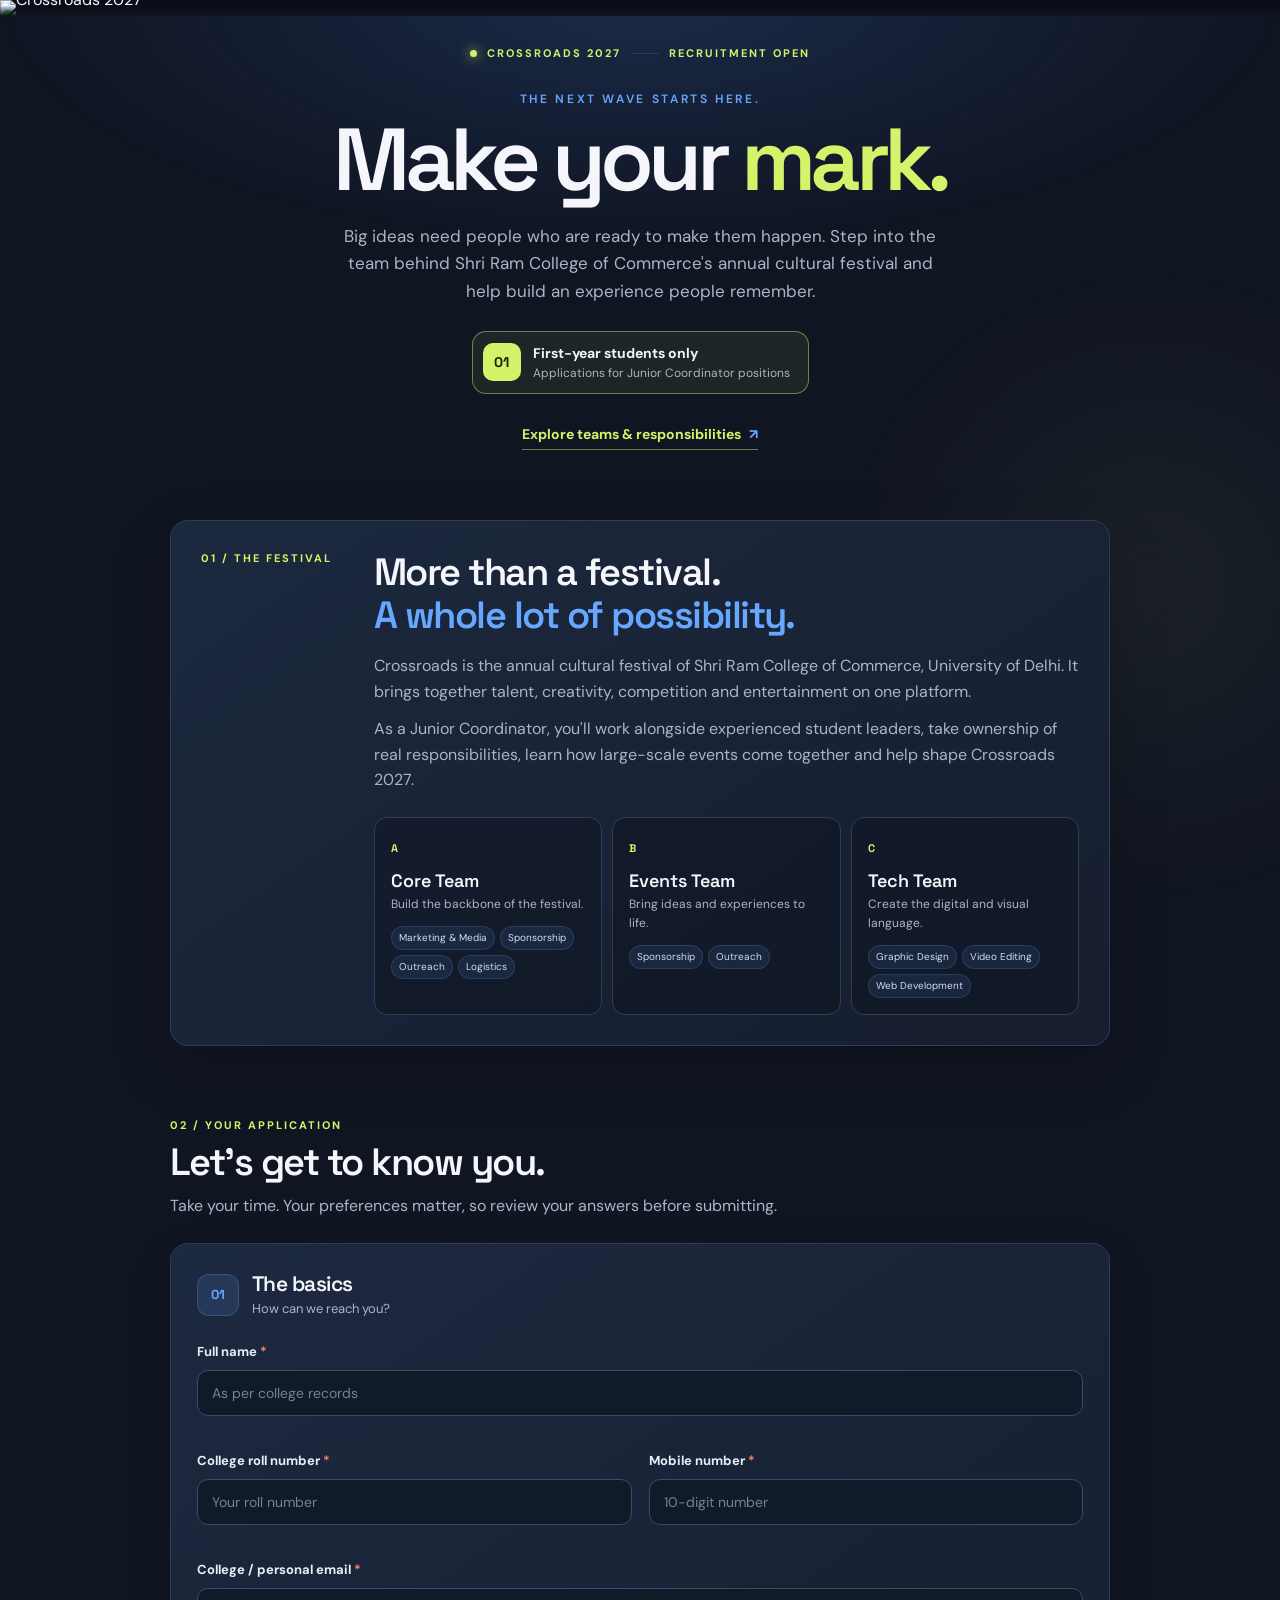
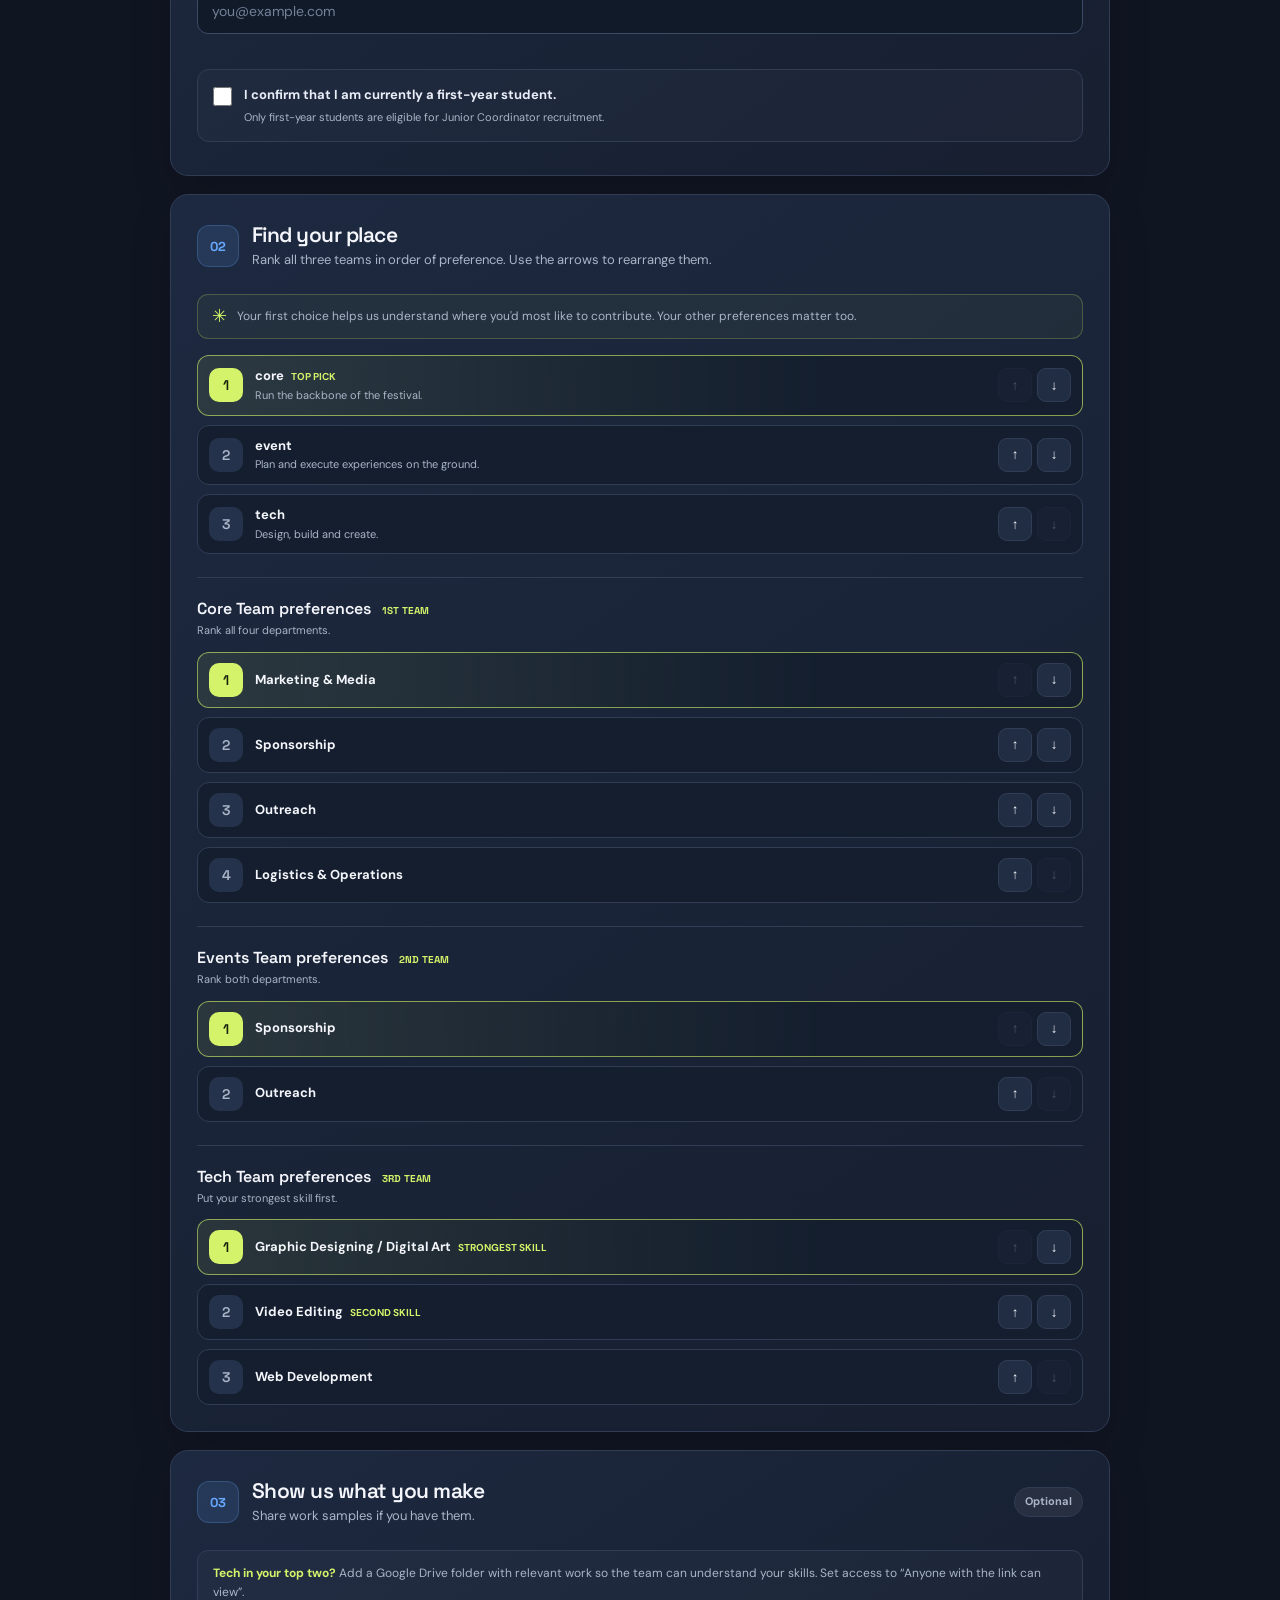
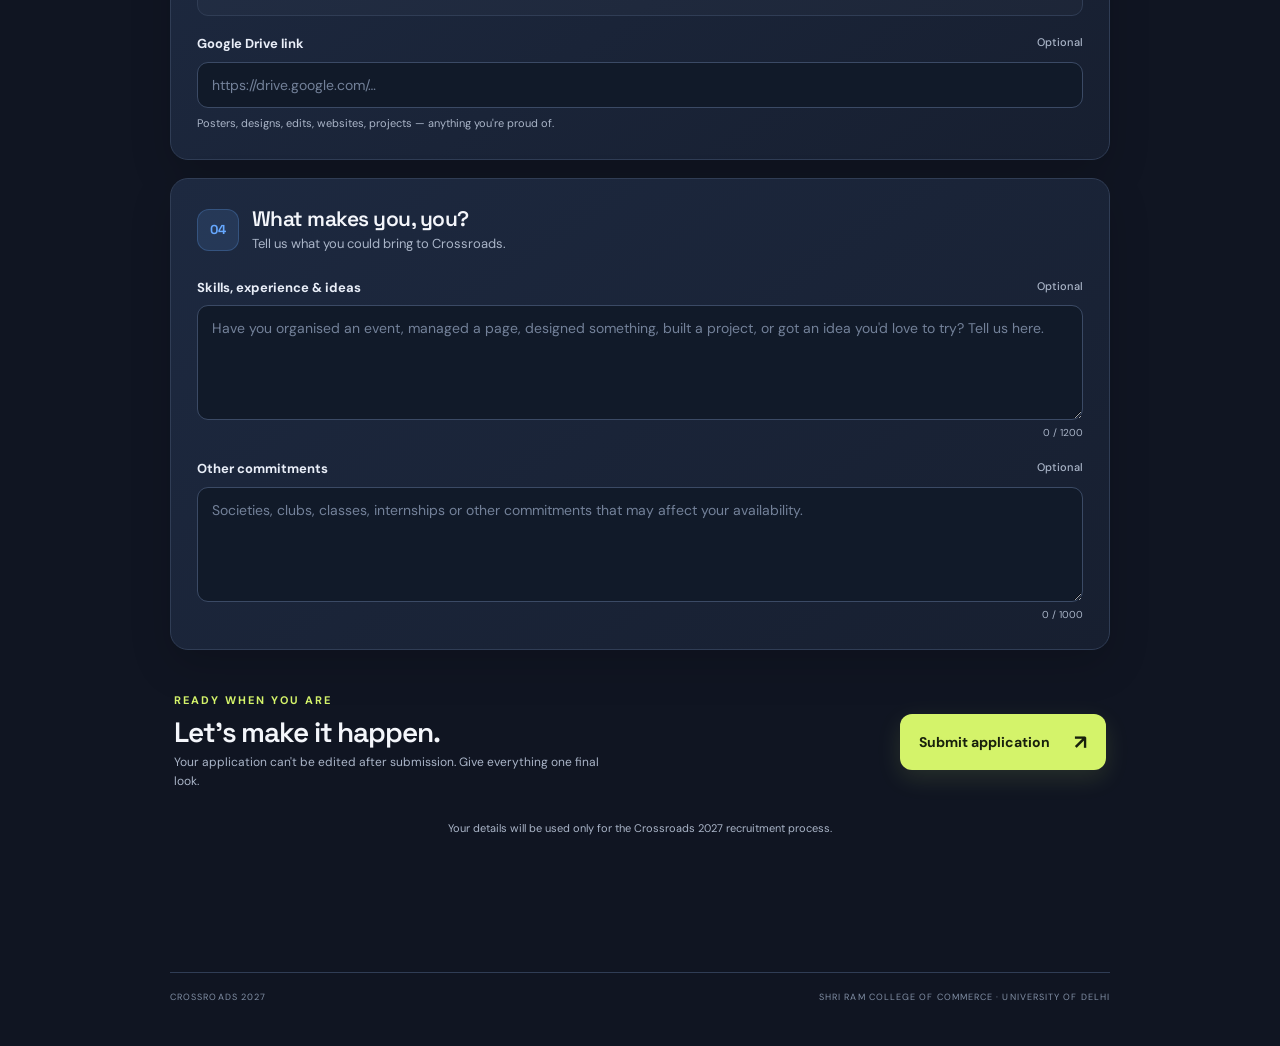
==== index.html @ 4d96c4dc "Add files via upload" ====
<!DOCTYPE html>
<html lang="en">
<head>
  <meta charset="UTF-8">
  <meta name="viewport" content="width=device-width, initial-scale=1">
  <meta name="theme-color" content="#101522">
  <meta name="description" content="Apply to become a Junior Coordinator at Crossroads 2027, the annual cultural festival of Shri Ram College of Commerce.">
  <title>Crossroads 2027 — Junior Coordinator Recruitment</title>
  <link rel="preconnect" href="https://fonts.googleapis.com">
  <link rel="preconnect" href="https://fonts.gstatic.com" crossorigin>
  <link href="https://fonts.googleapis.com/css2?family=DM+Sans:wght@400;500;600;700&family=Space+Grotesk:wght@400;500;600;700&display=swap" rel="stylesheet">
  <link rel="stylesheet" href="style.css">
</head>
<body>
  <!-- Keep your existing banner.jpg in this folder. -->
  <header class="hero-banner">
    <img src="banner.jpg" alt="Crossroads 2027">
    <div class="banner-shade"></div>
  </header>

  <main class="shell">
    <section class="intro">
      <div class="eyebrow"><span class="eyebrow-dot"></span> CROSSROADS 2027 <span class="eyebrow-line"></span> RECRUITMENT OPEN</div>
      <p class="edition">THE NEXT WAVE STARTS HERE.</p>
      <h1>Make your <span>mark.</span></h1>
      <p class="intro-copy">Big ideas need people who are ready to make them happen. Step into the team behind Shri Ram College of Commerce's annual cultural festival and help build an experience people remember.</p>
      <div class="eligibility"><span class="eligibility-icon">01</span><span><b>First-year students only</b><small>Applications for Junior Coordinator positions</small></span></div>
      <a class="text-link" href="roles.html">Explore teams &amp; responsibilities <span aria-hidden="true">↗</span></a>
    </section>

    <section class="about-panel">
      <div class="section-index">01 / THE FESTIVAL</div>
      <div>
        <h2>More than a festival.<br><span>A whole lot of possibility.</span></h2>
        <p>Crossroads is the annual cultural festival of Shri Ram College of Commerce, University of Delhi. It brings together talent, creativity, competition and entertainment on one platform.</p>
        <p>As a Junior Coordinator, you'll work alongside experienced student leaders, take ownership of real responsibilities, learn how large-scale events come together and help shape Crossroads 2027.</p>
        <div class="division-grid">
          <article class="division-card"><span class="division-no">A</span><h3>Core Team</h3><p>Build the backbone of the festival.</p><div class="mini-tags"><span>Marketing &amp; Media</span><span>Sponsorship</span><span>Outreach</span><span>Logistics</span></div></article>
          <article class="division-card"><span class="division-no">B</span><h3>Events Team</h3><p>Bring ideas and experiences to life.</p><div class="mini-tags"><span>Sponsorship</span><span>Outreach</span></div></article>
          <article class="division-card"><span class="division-no">C</span><h3>Tech Team</h3><p>Create the digital and visual language.</p><div class="mini-tags"><span>Graphic Design</span><span>Video Editing</span><span>Web Development</span></div></article>
        </div>
      </div>
    </section>

    <div class="form-heading">
      <div class="section-index">02 / YOUR APPLICATION</div>
      <h2>Let's get to know you.</h2>
      <p>Take your time. Your preferences matter, so review your answers before submitting.</p>
    </div>

    <form id="applicationForm" novalidate>
      <section class="form-card">
        <div class="card-heading"><span class="step">01</span><div><h3>The basics</h3><p>How can we reach you?</p></div></div>
        <div class="field-grid">
          <div class="field full" data-field="name"><label for="name">Full name <em>*</em></label><input id="name" name="fullName" type="text" autocomplete="name" placeholder="As per college records" required><small class="error">Please enter your first and last name.</small></div>
          <div class="field" data-field="roll"><label for="roll">College roll number <em>*</em></label><input id="roll" name="rollNumber" type="text" placeholder="Your roll number" required><small class="error">Please enter your roll number.</small></div>
          <div class="field" data-field="phone"><label for="phone">Mobile number <em>*</em></label><input id="phone" name="contact" type="tel" inputmode="numeric" autocomplete="tel" placeholder="10-digit number" required><small class="error">Enter a valid 10-digit Indian mobile number.</small></div>
          <div class="field full" data-field="email"><label for="email">College / personal email <em>*</em></label><input id="email" name="email" type="email" autocomplete="email" placeholder="you@example.com" required><small class="error">Enter a valid email address.</small></div>
          <div class="field full" data-field="year" id="yearField">
            <label class="confirm"><input id="year" type="checkbox" required><span><b>I confirm that I am currently a first-year student.</b><small>Only first-year students are eligible for Junior Coordinator recruitment.</small></span></label>
            <small class="error">Please confirm your first-year eligibility to continue.</small>
          </div>
        </div>
      </section>

      <section class="form-card">
        <div class="card-heading"><span class="step">02</span><div><h3>Find your place</h3><p>Rank all three teams in order of preference. Use the arrows to rearrange them.</p></div></div>
        <div class="rank-intro"><span class="rank-star">✳</span><span>Your first choice helps us understand where you'd most like to contribute. Your other preferences matter too.</span></div>
        <ol class="rank-list" id="rank-domain" aria-label="Rank teams"></ol>
        <div id="sub-rankings"></div>
      </section>

      <section class="form-card" id="workSection">
        <div class="card-heading"><span class="step">03</span><div><h3>Show us what you make</h3><p>Share work samples if you have them.</p></div><span class="status-pill" id="workBadge">Optional</span></div>
        <div class="notice" id="workNotice"><b>Tech in your top two?</b> Add a Google Drive folder with relevant work so the team can understand your skills. Set access to “Anyone with the link can view”.</div>
        <div class="field" data-field="drive" id="driveField"><label for="drive">Google Drive link <span class="optional-label" id="driveOptional">Optional</span></label><input id="drive" name="driveLink" type="url" placeholder="https://drive.google.com/…"><small class="field-help">Posters, designs, edits, websites, projects — anything you're proud of.</small><small class="error" id="driveError">A valid Google Drive link is required when Tech is in your top two.</small></div>
      </section>

      <section class="form-card">
        <div class="card-heading"><span class="step">04</span><div><h3>What makes you, you?</h3><p>Tell us what you could bring to Crossroads.</p></div></div>
        <div class="field" data-field="contribution"><label for="contribution">Skills, experience &amp; ideas <span class="optional-label">Optional</span></label><textarea id="contribution" name="contribution" maxlength="1200" placeholder="Have you organised an event, managed a page, designed something, built a project, or got an idea you'd love to try? Tell us here."></textarea><div class="counter"><span id="contributionCount">0</span> / 1200</div></div>
        <div class="field"><label for="commitments">Other commitments <span class="optional-label">Optional</span></label><textarea id="commitments" name="commitments" maxlength="1000" placeholder="Societies, clubs, classes, internships or other commitments that may affect your availability."></textarea><div class="counter"><span id="commitmentsCount">0</span> / 1000</div></div>
      </section>

      <div class="submit-area">
        <div><p class="submit-kicker">READY WHEN YOU ARE</p><h2>Let's make it happen.</h2><p>Your application can't be edited after submission. Give everything one final look.</p></div>
        <button class="submit-button" id="submitButton" type="submit"><span>Submit application</span><b aria-hidden="true">↗</b></button>
      </div>
      <p class="privacy-note">Your details will be used only for the Crossroads 2027 recruitment process.</p>
      <p class="form-message" id="formMessage" role="alert" aria-live="polite"></p>
    </form>

    <section class="success-panel" id="successPanel" aria-live="polite" hidden>
      <div class="success-mark">✓</div><p class="section-index">APPLICATION RECEIVED</p><h2>You're in the mix<span>.</span></h2><p>Thanks, <b id="successName"></b>. Your Junior Coordinator application has been recorded.</p><div class="success-details" id="successDetails"></div><a class="text-link" href="index.html">Back to Crossroads 2027 ↗</a>
    </section>

    <footer><span>CROSSROADS 2027</span><span>SHRI RAM COLLEGE OF COMMERCE · UNIVERSITY OF DELHI</span></footer>
  </main>
  <script src="script.js"></script>
</body>
</html>
---- style.css ----
/* CROSSROADS 2027 — JUNIOR COORDINATOR RECRUITMENT */
:root{
  --bg:#101522;--surface:#171f30;--surface-2:#1d2940;--line:#303d55;
  --text:#f4f6fb;--muted:#aab5c8;--blue:#66a8ff;--lime:#d4f36a;
  --coral:#ff806d;--green:#78dfb0;--danger:#ff8f91;--radius:18px;
  --head:"Space Grotesk",sans-serif;--body:"DM Sans",sans-serif;
}
*{box-sizing:border-box}
html{scroll-behavior:smooth}
body{margin:0;background:var(--bg);color:var(--text);font:16px/1.6 var(--body);-webkit-font-smoothing:antialiased}
body:before{content:"";position:fixed;inset:0;pointer-events:none;z-index:-1;background:radial-gradient(ellipse 70% 38% at 50% 0,rgba(67,130,225,.20),transparent 72%),radial-gradient(circle at 90% 65%,rgba(212,243,106,.055),transparent 25%)}
a{color:inherit}
.hero-banner{position:relative;background:#090d16;line-height:0;overflow:hidden}
.hero-banner img{display:block;width:100%;height:auto;max-height:430px;object-fit:cover;object-position:center}
.banner-shade{position:absolute;inset:35% 0 0;background:linear-gradient(transparent,var(--bg))}
.shell{width:min(100% - 36px,940px);margin:0 auto;padding-bottom:42px}
.intro{max-width:760px;margin:30px auto 70px;text-align:center}
.eyebrow,.section-index,.submit-kicker{font:700 11px/1.4 var(--body);letter-spacing:.18em;color:var(--lime)}
.eyebrow{display:flex;align-items:center;justify-content:center;gap:10px}
.eyebrow-dot{width:7px;height:7px;border-radius:50%;background:var(--lime);box-shadow:0 0 12px var(--lime)}
.eyebrow-line{width:28px;height:1px;background:var(--line)}
.edition{margin:30px 0 0;color:var(--blue);font:600 12px var(--body);letter-spacing:.22em}
.intro h1{font:600 clamp(48px,9vw,88px)/1.02 var(--head);letter-spacing:-.065em;margin:8px 0 18px}
.intro h1 span{color:var(--lime)}
.intro-copy{max-width:610px;margin:0 auto;color:var(--muted);font-size:17px}
.eligibility{display:inline-flex;align-items:center;gap:12px;text-align:left;margin:26px auto 14px;padding:10px 18px 10px 10px;border:1px solid rgba(212,243,106,.45);border-radius:14px;background:rgba(212,243,106,.07)}
.eligibility-icon{display:grid;place-items:center;width:38px;height:38px;border-radius:10px;background:var(--lime);color:#18200c;font:700 14px var(--head)}
.eligibility b,.eligibility small{display:block}.eligibility b{font-size:14px}.eligibility small{font-size:12px;color:var(--muted)}
.text-link{display:table;margin:15px auto 0;color:var(--lime);font-size:14px;font-weight:700;text-decoration:none;border-bottom:1px solid rgba(212,243,106,.45);padding-bottom:3px}
.text-link span{color:var(--blue);margin-left:5px}
.about-panel{display:grid;grid-template-columns:145px 1fr;gap:28px;padding:30px;border:1px solid var(--line);border-radius:var(--radius);background:linear-gradient(145deg,rgba(29,41,64,.95),rgba(23,31,48,.96));box-shadow:0 22px 60px rgba(0,0,0,.18)}
.about-panel h2,.form-heading h2,.submit-area h2,.success-panel h2{font:600 clamp(27px,4vw,38px)/1.15 var(--head);letter-spacing:-.04em;margin:0 0 15px}
.about-panel h2 span{color:var(--blue)}
.about-panel p{color:var(--muted);margin:0 0 12px;max-width:65ch}
.division-grid{display:grid;grid-template-columns:repeat(3,1fr);gap:10px;margin-top:24px}
.division-card{position:relative;padding:16px;border:1px solid var(--line);border-radius:13px;background:rgba(10,15,25,.38);min-width:0}
.division-no{font:700 11px var(--head);color:var(--lime);letter-spacing:.12em}
.division-card h3{font:600 18px var(--head);margin:9px 0 3px}
.division-card p{font-size:12px;margin:0 0 12px}
.mini-tags{display:flex;flex-wrap:wrap;gap:5px}
.mini-tags span{font-size:10px;color:#d3dced;padding:3px 7px;border-radius:99px;background:rgba(102,168,255,.10);border:1px solid rgba(102,168,255,.18)}
.form-heading{margin:72px 0 24px}
.form-heading h2{margin:8px 0}
.form-heading>p{margin:0;color:var(--muted)}
form{display:grid;gap:18px}
.form-card{padding:26px;border:1px solid var(--line);border-radius:var(--radius);background:linear-gradient(145deg,var(--surface-2),var(--surface));box-shadow:0 16px 42px rgba(0,0,0,.15)}
.card-heading{display:flex;align-items:center;gap:13px;margin-bottom:23px}
.step{display:grid;place-items:center;flex:none;width:42px;height:42px;border-radius:12px;background:rgba(102,168,255,.13);color:var(--blue);font:700 13px var(--head);border:1px solid rgba(102,168,255,.24)}
.card-heading h3{font:600 21px var(--head);margin:0;letter-spacing:-.025em}
.card-heading p{font-size:13px;color:var(--muted);margin:2px 0 0}
.status-pill{margin-left:auto;padding:5px 10px;border-radius:99px;font-size:11px;font-weight:700;color:var(--muted);background:rgba(255,255,255,.06);border:1px solid var(--line)}
.status-pill.required{color:var(--lime);border-color:rgba(212,243,106,.45);background:rgba(212,243,106,.08)}
.field-grid{display:grid;grid-template-columns:1fr 1fr;gap:17px}
.field{min-width:0;margin-bottom:18px}
.field:last-child{margin-bottom:0}
.field.full{grid-column:1/-1}
.field label{display:block;margin:0 0 7px;font-size:13px;font-weight:700;color:#e9eef8}
.field label em{font-style:normal;color:var(--coral)}
input[type=text],input[type=email],input[type=tel],input[type=url],textarea{display:block;width:100%;padding:13px 14px;border:1px solid #3b4a65;border-radius:11px;background:#111a29;color:var(--text);font:14px var(--body);transition:border-color .18s,box-shadow .18s}
input::placeholder,textarea::placeholder{color:#738199}
textarea{min-height:115px;resize:vertical}
input:focus,textarea:focus{outline:none;border-color:var(--blue);box-shadow:0 0 0 3px rgba(102,168,255,.15)}
.optional-label{float:right;color:var(--muted);font-size:11px;font-weight:500}
.field-help{display:block;color:var(--muted);font-size:11px;margin-top:7px}
.error{display:none;color:var(--danger);font-size:11px;margin-top:6px}
.field.invalid input,.field.invalid textarea{border-color:var(--danger)}
.field.invalid .error{display:block}
.confirm{display:flex!important;align-items:flex-start;gap:12px;padding:15px;border:1px solid var(--line);border-radius:12px;background:rgba(255,255,255,.025);cursor:pointer}
.confirm input{width:19px;height:19px;flex:none;margin:2px 0 0;accent-color:var(--lime)}
.confirm b,.confirm small{display:block}.confirm b{font-size:13px}.confirm small{font-size:11px;color:var(--muted);font-weight:400;margin-top:3px}
.field.invalid .confirm{border-color:var(--danger)}
.rank-intro{display:flex;gap:10px;padding:12px 14px;margin-bottom:16px;border:1px solid rgba(212,243,106,.22);border-radius:11px;background:rgba(212,243,106,.045);color:var(--muted);font-size:12px}
.rank-star{color:var(--lime);font-size:18px;line-height:1}
.rank-list{list-style:none;padding:0;margin:0;display:grid;gap:9px}
.rank-list li{display:flex;align-items:center;gap:12px;padding:10px 11px;border:1px solid var(--line);border-radius:12px;background:#141e2e;transition:border-color .2s,transform .2s}
.rank-list li:first-child{border-color:rgba(212,243,106,.6);background:linear-gradient(90deg,rgba(212,243,106,.09),#141e2e 72%)}
.rank-number{display:grid;place-items:center;flex:none;width:34px;height:34px;border-radius:10px;background:#24334b;color:var(--muted);font:600 14px var(--head)}
.rank-list li:first-child .rank-number{background:var(--lime);color:#18200c}
.rank-copy{flex:1;min-width:0}.rank-copy b{display:block;font-size:13px}.rank-copy small{display:block;color:var(--muted);font-size:11px}
.rank-tag{display:inline-block;margin-left:7px;color:var(--lime);font-size:10px;font-weight:700}
.move-controls{display:flex;gap:5px}
.move-controls button{width:34px;height:34px;border:1px solid var(--line);border-radius:9px;background:#202d43;color:var(--text);cursor:pointer}
.move-controls button:hover:not(:disabled){background:var(--blue);border-color:var(--blue);color:#0c1523}
.move-controls button:disabled{opacity:.25;cursor:not-allowed}
.sub-rank{margin-top:23px;padding-top:20px;border-top:1px solid var(--line)}
.sub-rank h4{font:600 16px var(--head);margin:0 0 3px}
.sub-rank p{font-size:11px;color:var(--muted);margin:0 0 12px}
.notice{padding:13px 15px;margin:0 0 18px;border:1px solid rgba(212,243,106,.3);border-radius:11px;background:rgba(212,243,106,.055);font-size:12px;color:#dce7c3}
.notice b{color:var(--lime)}
.notice.off{border-color:var(--line);background:rgba(255,255,255,.025);color:var(--muted)}
.counter{text-align:right;font-size:10px;color:var(--muted);margin-top:5px}
.submit-area{display:flex;align-items:center;justify-content:space-between;gap:24px;padding:25px 4px 0}
.submit-kicker{margin:0 0 7px}
.submit-area h2{font-size:28px;margin:0 0 5px}
.submit-area p:not(.submit-kicker){font-size:12px;color:var(--muted);margin:0;max-width:430px}
.submit-button{display:flex;align-items:center;gap:24px;padding:15px 19px;border:0;border-radius:12px;background:var(--lime);color:#18200c;font:700 14px var(--body);cursor:pointer;box-shadow:0 8px 25px rgba(212,243,106,.12);transition:transform .18s,box-shadow .18s}
.submit-button:hover{transform:translateY(-2px);box-shadow:0 12px 30px rgba(212,243,106,.2)}
.submit-button b{font-size:20px}.submit-button:disabled{opacity:.6;cursor:wait;transform:none}
.privacy-note,.form-message{font-size:11px;color:var(--muted);text-align:center}
.form-message{color:var(--danger);min-height:18px}
.success-panel{margin-top:25px;padding:34px;border:1px solid rgba(120,223,176,.4);border-radius:var(--radius);background:linear-gradient(145deg,#1c3440,#172638);text-align:center}
.success-mark{display:grid;place-items:center;width:54px;height:54px;margin:0 auto 16px;border-radius:50%;background:var(--green);color:#10251e;font-size:27px}
.success-panel h2{margin:9px 0}.success-panel h2 span{color:var(--lime)}
.success-panel>p:not(.section-index){color:var(--muted)}
.success-details{margin:22px auto;max-width:560px;padding:16px;border-radius:12px;background:rgba(0,0,0,.15);text-align:left;font-size:12px;color:#dce5f2}
.success-details p{margin:5px 0}
footer{display:flex;justify-content:space-between;gap:15px;margin-top:65px;padding-top:17px;border-top:1px solid var(--line);color:#8290a6;font-size:9px;letter-spacing:.12em}
[hidden]{display:none!important}
@media(max-width:700px){.about-panel{grid-template-columns:1fr;gap:12px}.division-grid{grid-template-columns:1fr}.division-card{padding:14px}.division-card p{margin-bottom:8px}.about-panel{padding:22px}.form-card{padding:20px}.submit-area{align-items:flex-start;flex-direction:column}.submit-button{width:100%;justify-content:space-between}}
@media(max-width:520px){.shell{width:min(100% - 26px,940px)}.intro{margin:25px auto 48px}.intro-copy{font-size:15px}.field-grid{grid-template-columns:1fr}.field.full{grid-column:auto}.card-heading{align-items:flex-start}.card-heading h3{font-size:19px}.status-pill{font-size:10px}.rank-list li{gap:8px;padding:9px}.move-controls button{width:31px;height:31px}.rank-copy b{font-size:12px}footer{flex-direction:column;gap:5px}}
@media(prefers-reduced-motion:reduce){*,*::before,*::after{scroll-behavior:auto!important;transition:none!important;animation:none!important}}

/* ROLES PAGE */
.roles-shell{padding-top:20px}
.back-link{margin:0 auto 28px 0}
.roles-intro{margin-top:10px;margin-bottom:62px}
.role-group{margin:18px 0 42px}
.role-group-head{display:flex;align-items:center;gap:15px;margin:13px 0 17px}
.team-letter{display:grid;place-items:center;width:45px;height:45px;border-radius:13px;background:var(--lime);color:#18200c;font:700 16px var(--head)}
.team-letter.blue{background:var(--blue);color:#101a2a}
.team-letter.coral{background:var(--coral);color:#27120f}
.role-group-head h2{font:600 25px var(--head);margin:0;letter-spacing:-.035em}
.role-group-head p{margin:2px 0 0;color:var(--muted);font-size:12px}
.role-grid{display:grid;grid-template-columns:repeat(2,1fr);gap:12px}
.role-grid.two{grid-template-columns:repeat(2,1fr)}
.role-card{padding:20px;border:1px solid var(--line);border-radius:15px;background:linear-gradient(145deg,var(--surface-2),var(--surface))}
.role-number{font:700 10px var(--body);letter-spacing:.14em;color:var(--lime)}
.role-card h3{font:600 19px/1.25 var(--head);margin:11px 0 8px}
.role-card p{margin:0;color:var(--muted);font-size:12px}
.role-skills{display:flex;flex-wrap:wrap;gap:6px;margin-top:16px}
.role-skills span{padding:4px 8px;border-radius:99px;background:rgba(102,168,255,.1);border:1px solid rgba(102,168,255,.18);color:#c9dfff;font-size:10px}
.expect-panel{margin-top:55px;padding:28px;border:1px solid rgba(212,243,106,.3);border-radius:var(--radius);background:linear-gradient(145deg,rgba(212,243,106,.07),rgba(23,31,48,.95))}
.expect-panel h2{font:600 clamp(28px,5vw,40px)/1.12 var(--head);letter-spacing:-.04em;margin:10px 0 20px}
.expect-panel h2 span{color:var(--lime)}
.expect-panel ul{list-style:none;padding:0;margin:0;display:grid;grid-template-columns:1fr 1fr;gap:13px 25px}
.expect-panel li{position:relative;padding-left:20px;color:#d5deeb;font-size:13px}
.expect-panel li:before{content:"";position:absolute;left:0;top:.55em;width:7px;height:7px;border-radius:50%;background:var(--lime)}
.roles-cta{text-align:center;margin:65px auto 20px}
.roles-cta h2{font:600 32px var(--head);margin:0}
.roles-cta p{color:var(--muted);font-size:13px}
.cta-button{display:inline-flex;align-items:center;gap:28px;margin-top:12px;padding:14px 18px;border-radius:11px;background:var(--lime);color:#18200c;text-decoration:none;font-size:13px;font-weight:700}
.cta-button span{font-size:19px}
@media(max-width:650px){.role-grid,.role-grid.two{grid-template-columns:1fr}.expect-panel ul{grid-template-columns:1fr}.role-card{padding:18px}}
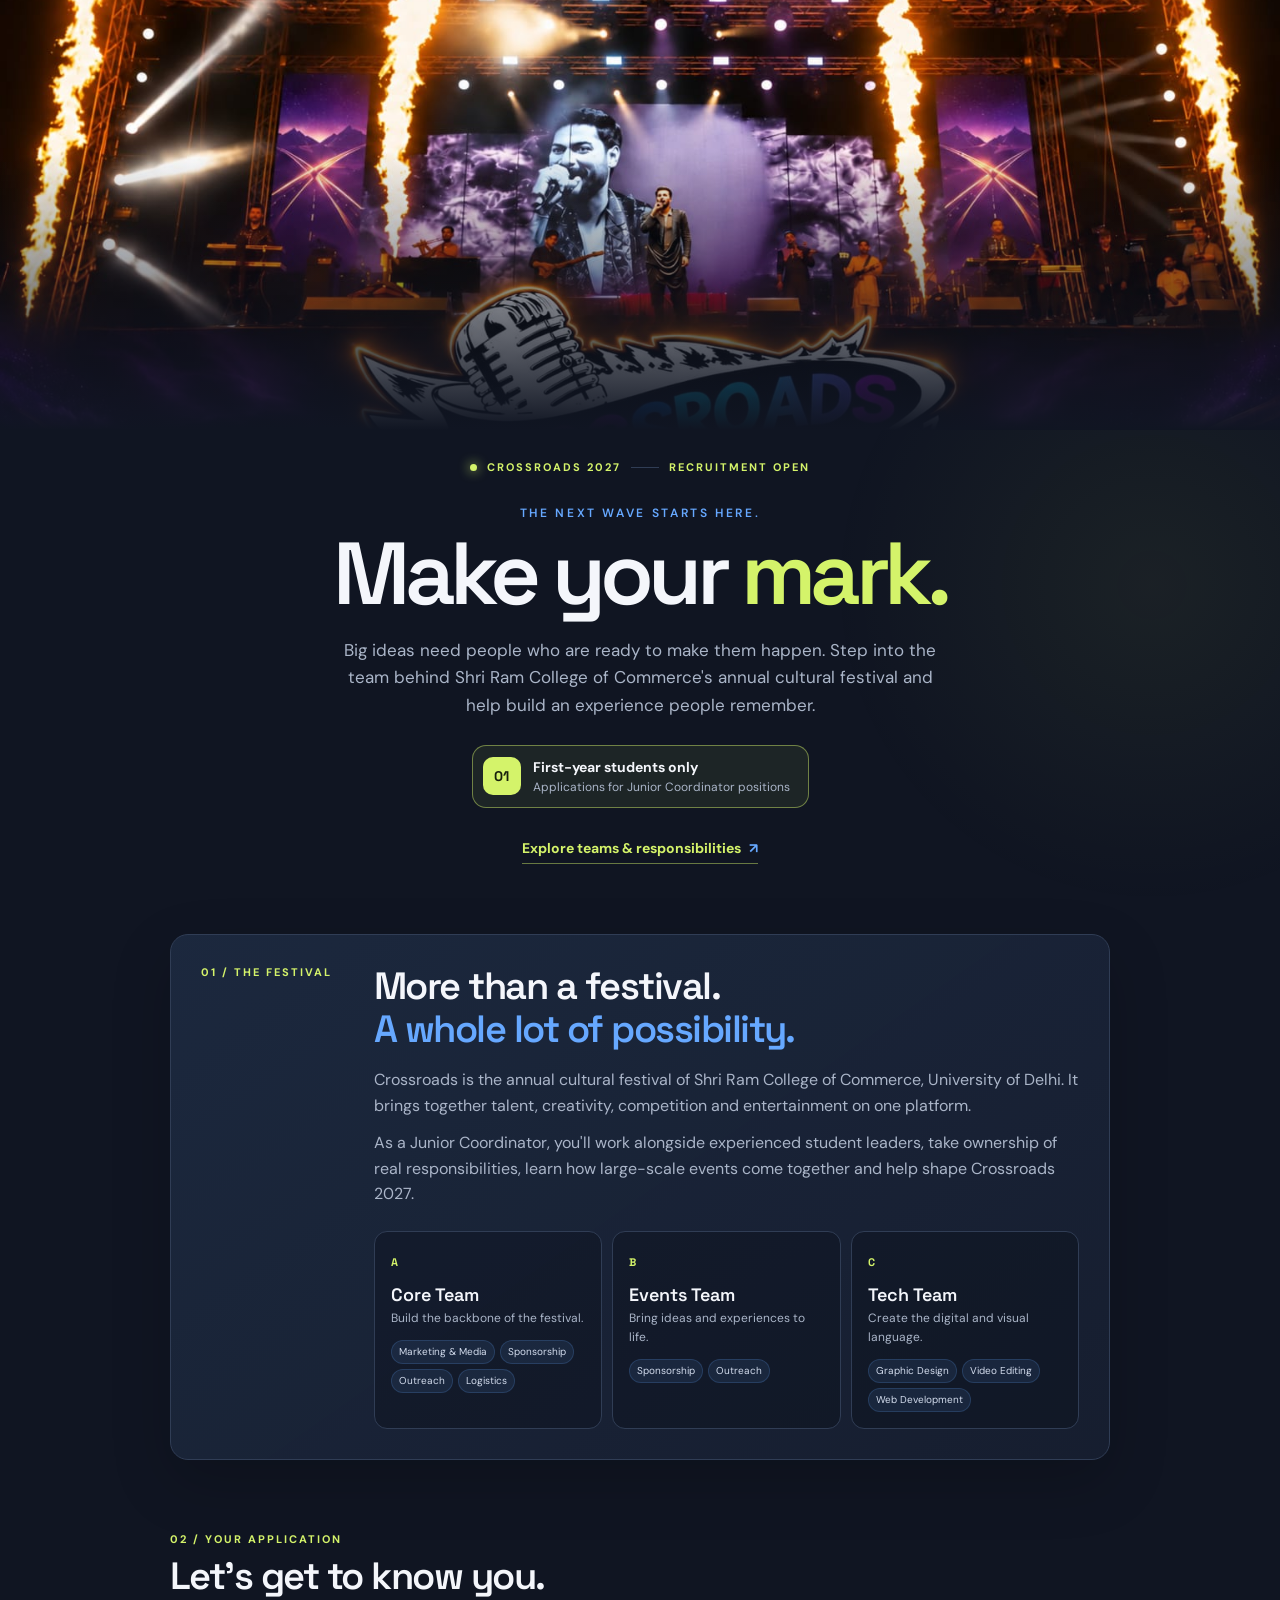
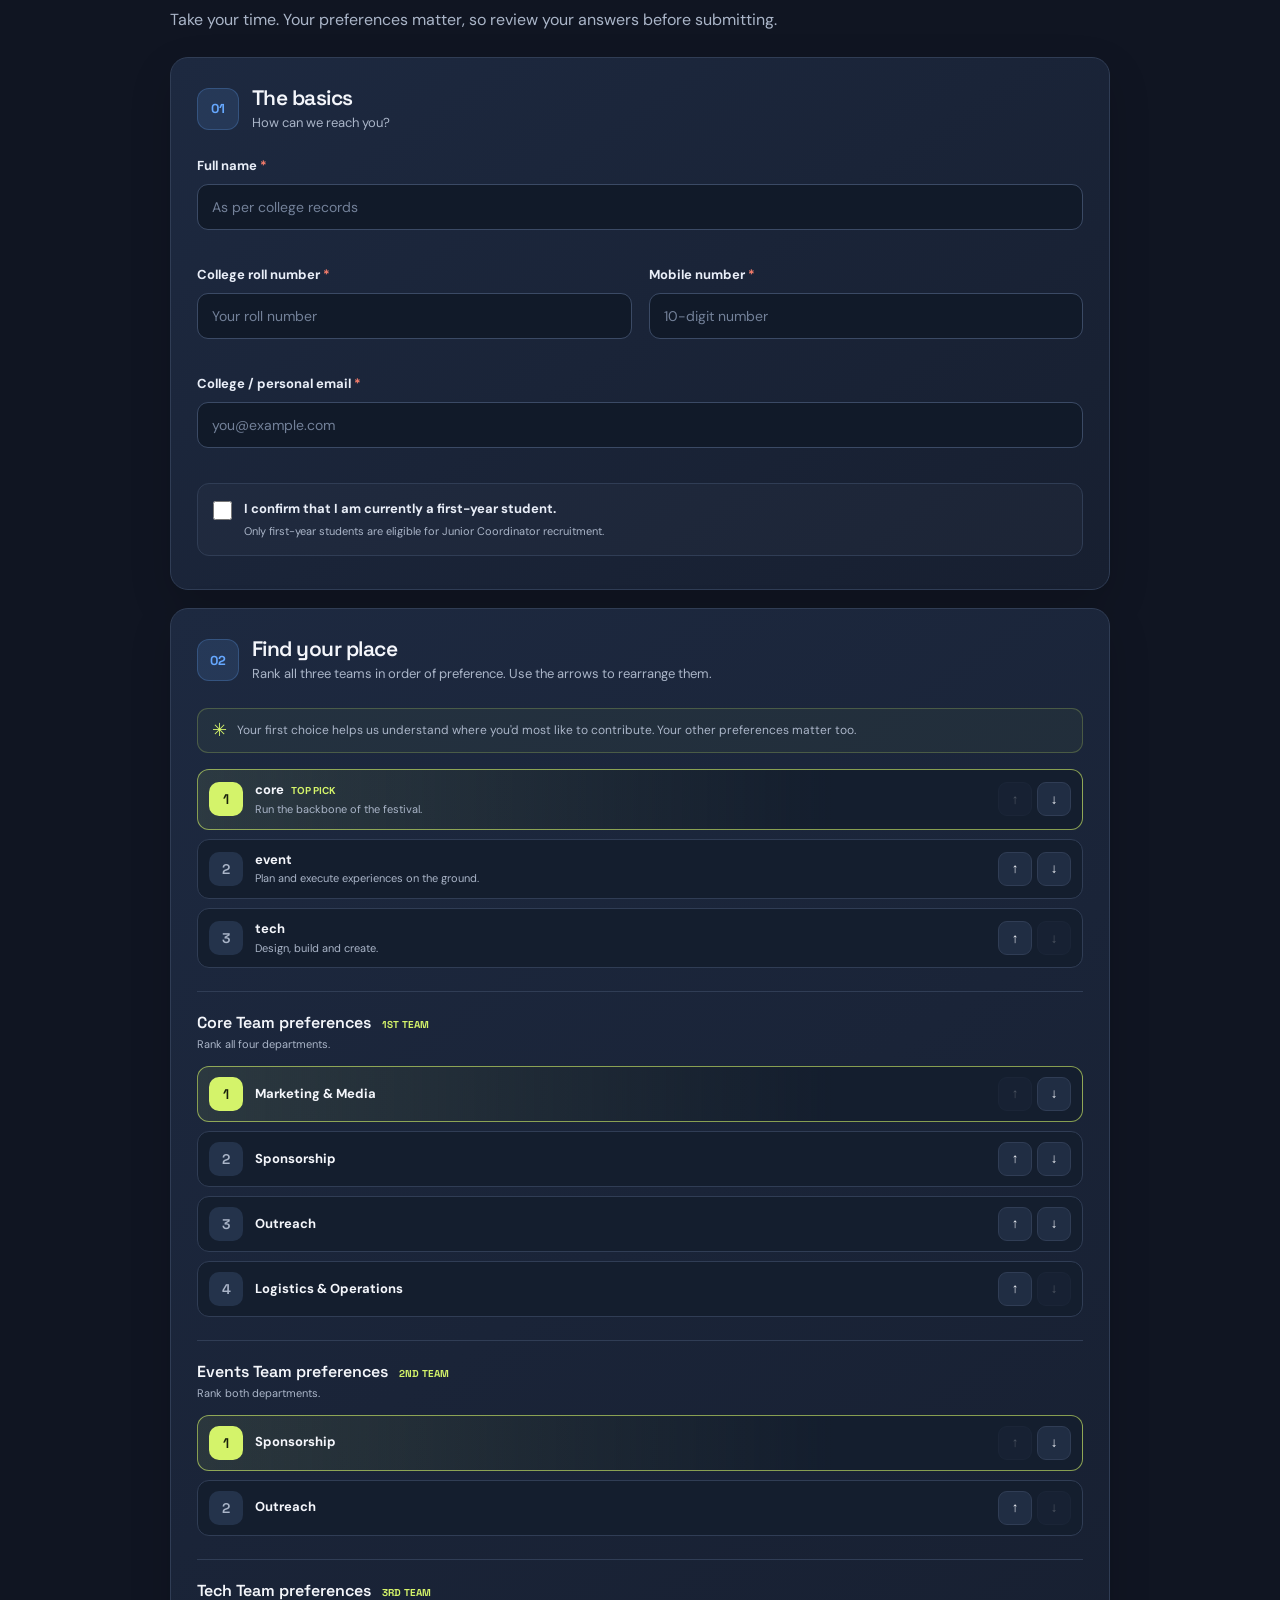
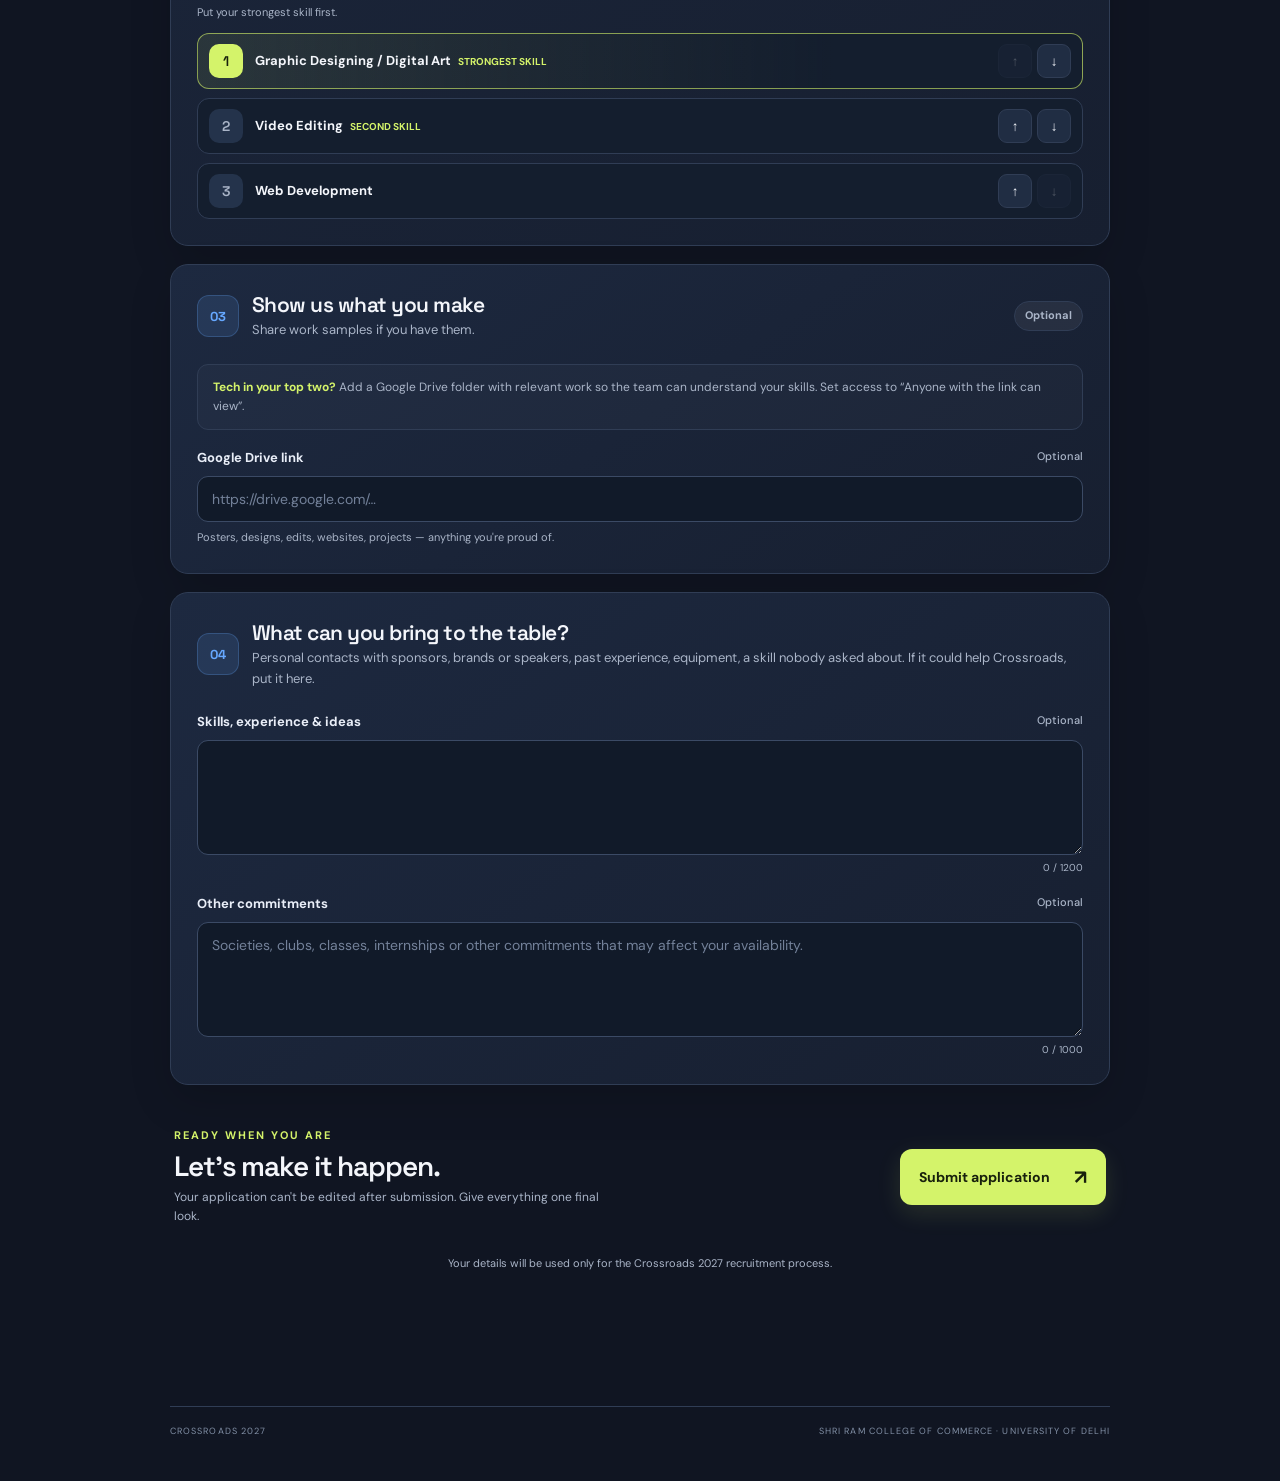
==== commit 11236be8: "Update index.html" ====
--- a/index.html
+++ b/index.html
@@ -77,8 +77,8 @@
       </section>
 
       <section class="form-card">
-        <div class="card-heading"><span class="step">04</span><div><h3>What makes you, you?</h3><p>Tell us what you could bring to Crossroads.</p></div></div>
-        <div class="field" data-field="contribution"><label for="contribution">Skills, experience &amp; ideas <span class="optional-label">Optional</span></label><textarea id="contribution" name="contribution" maxlength="1200" placeholder="Have you organised an event, managed a page, designed something, built a project, or got an idea you'd love to try? Tell us here."></textarea><div class="counter"><span id="contributionCount">0</span> / 1200</div></div>
+        <div class="card-heading"><span class="step">04</span><div><h3> What can you bring to the table?</h3></h3><p>Personal contacts with sponsors, brands or speakers, past experience, equipment, a skill nobody asked about. If it could help Crossroads, put it here.</p></div></div>
+        <div class="field" data-field="contribution"><label for="contribution">Skills, experience &amp; ideas <span class="optional-label">Optional</span></label><textarea id="contribution" name="contribution" maxlength="1200" placeholder=""></textarea><div class="counter"><span id="contributionCount">0</span> / 1200</div></div>
         <div class="field"><label for="commitments">Other commitments <span class="optional-label">Optional</span></label><textarea id="commitments" name="commitments" maxlength="1000" placeholder="Societies, clubs, classes, internships or other commitments that may affect your availability."></textarea><div class="counter"><span id="commitmentsCount">0</span> / 1000</div></div>
       </section>
 
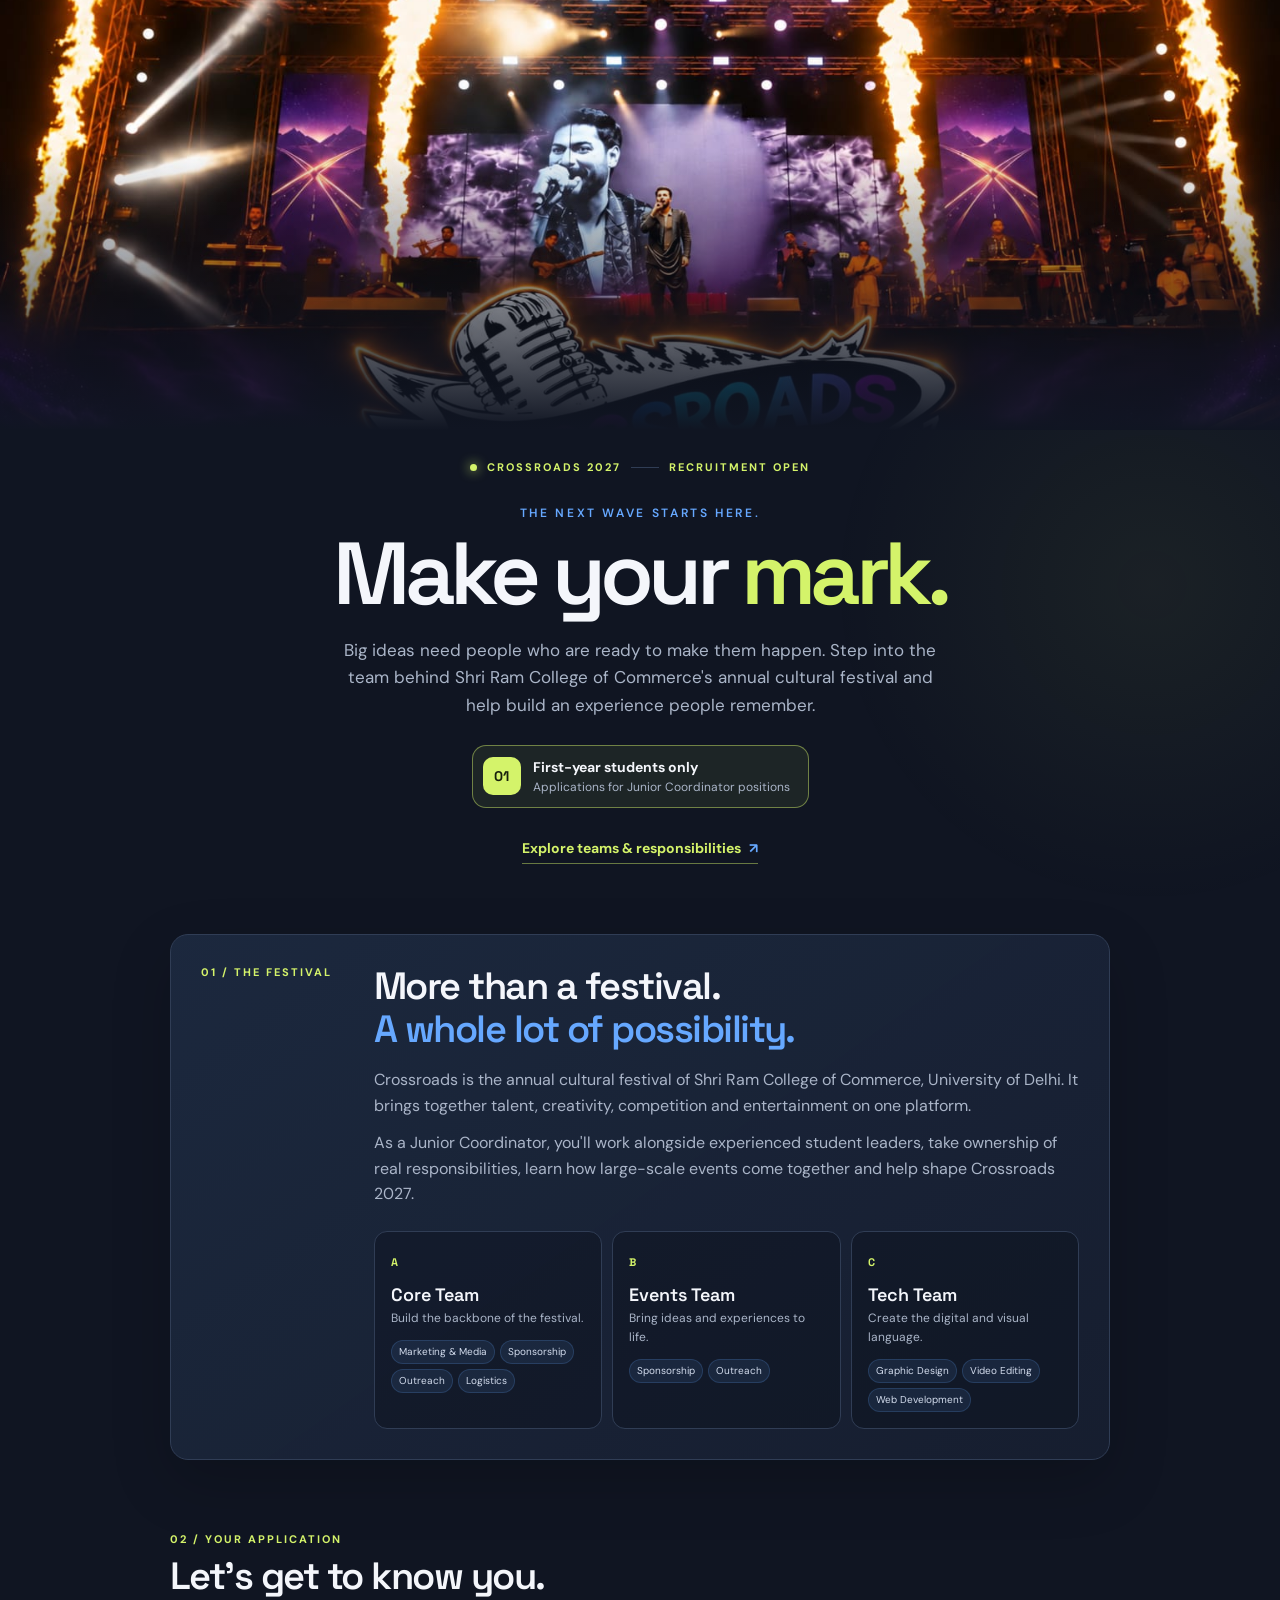
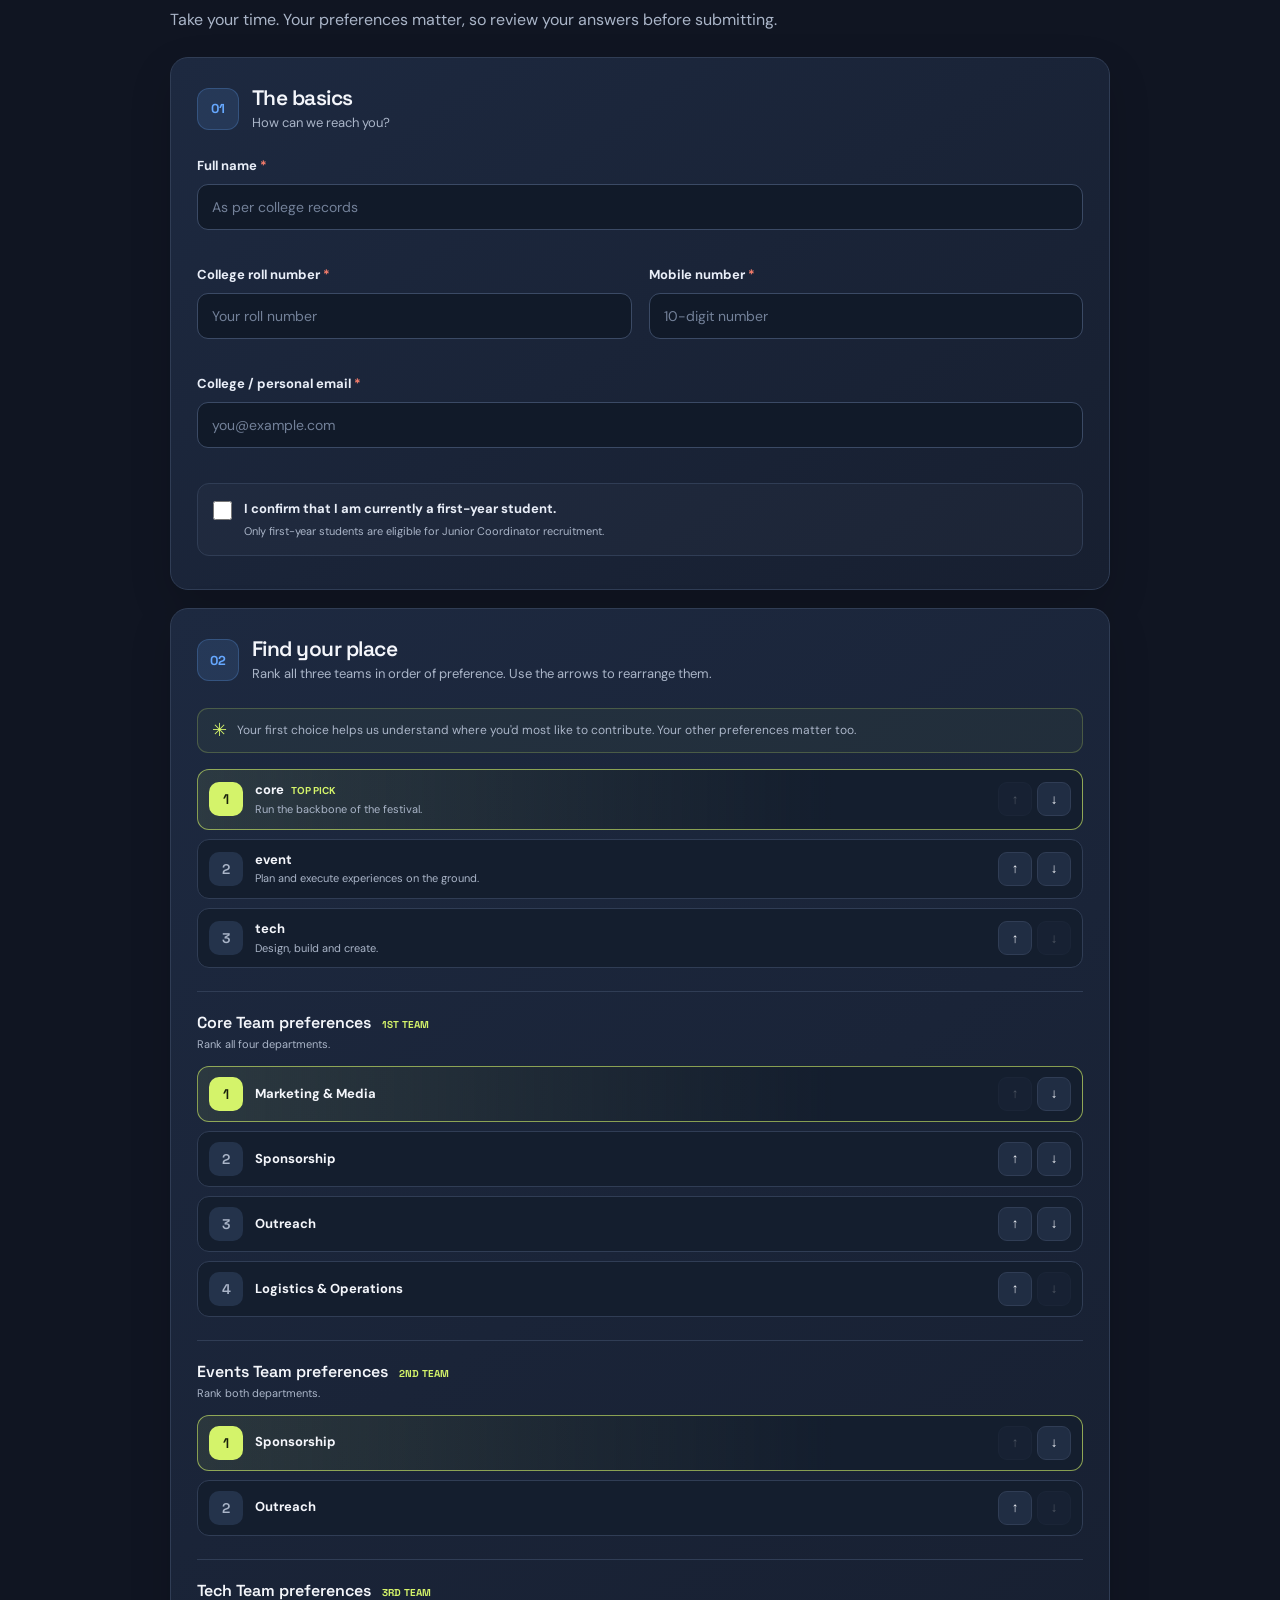
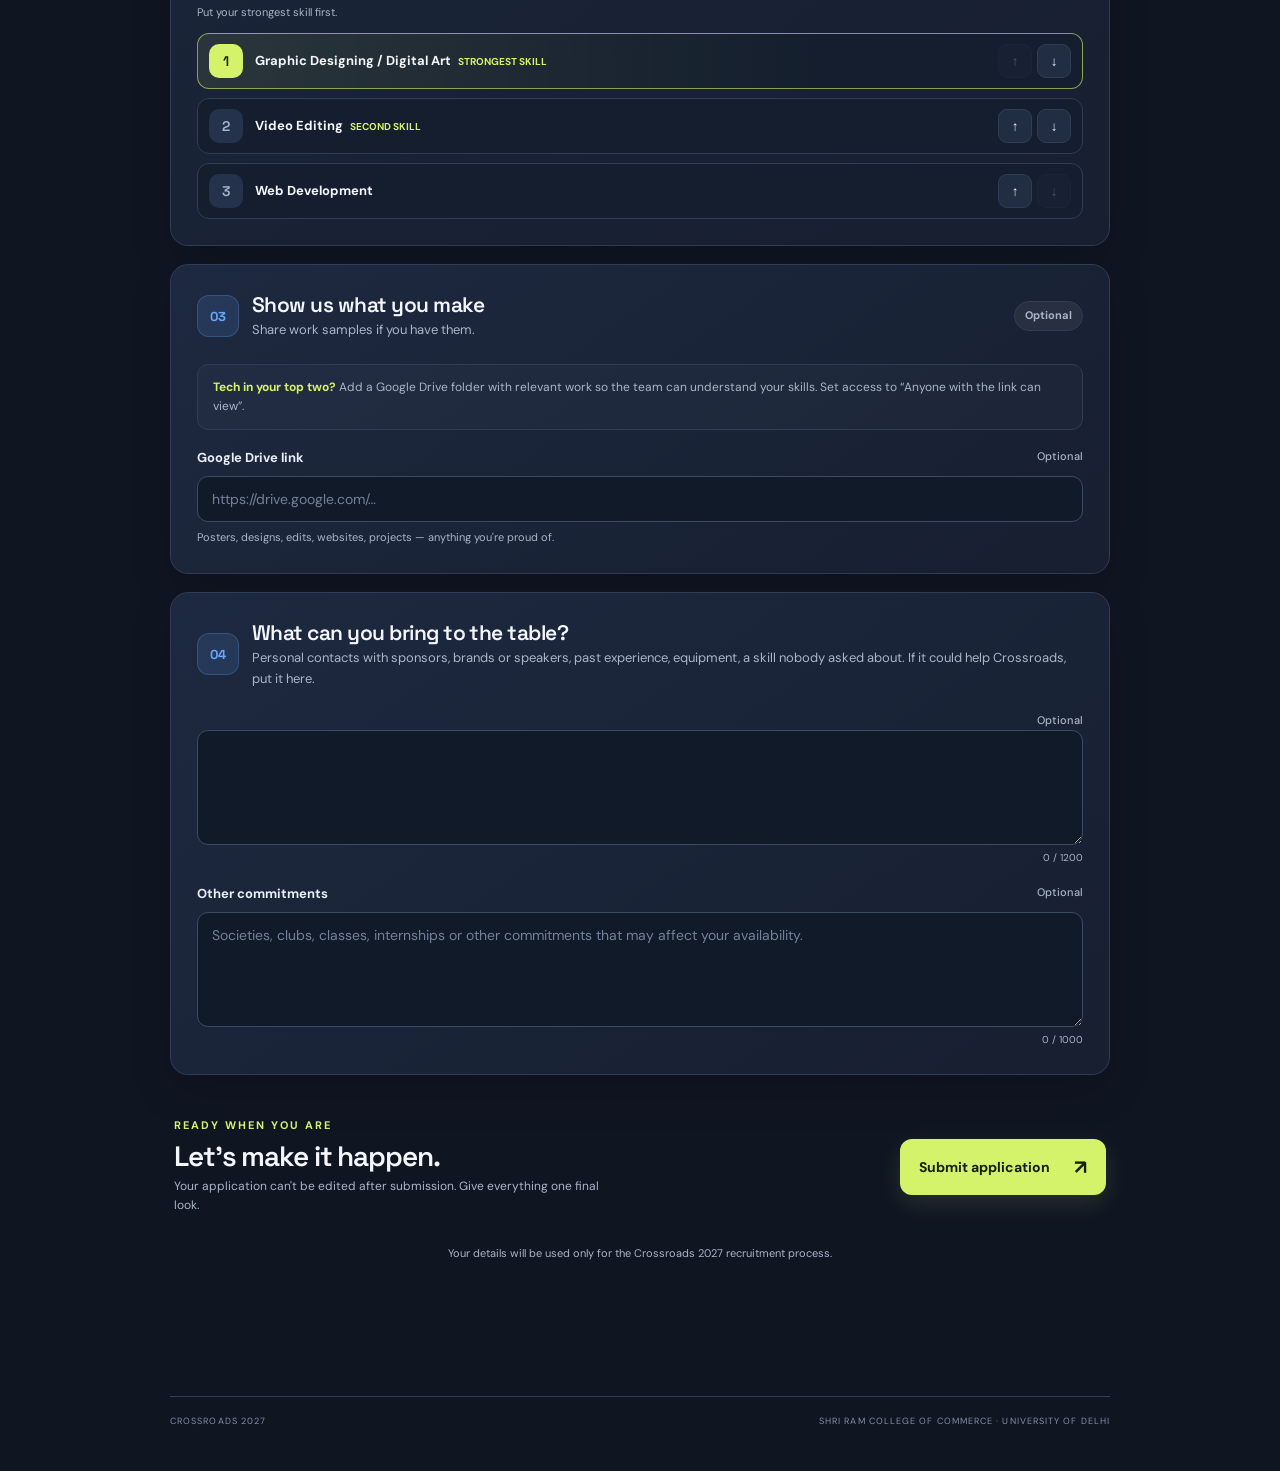
==== commit 8a5ee6a4: "Update index.html" ====
--- a/index.html
+++ b/index.html
@@ -78,7 +78,7 @@
 
       <section class="form-card">
         <div class="card-heading"><span class="step">04</span><div><h3> What can you bring to the table?</h3></h3><p>Personal contacts with sponsors, brands or speakers, past experience, equipment, a skill nobody asked about. If it could help Crossroads, put it here.</p></div></div>
-        <div class="field" data-field="contribution"><label for="contribution">Skills, experience &amp; ideas <span class="optional-label">Optional</span></label><textarea id="contribution" name="contribution" maxlength="1200" placeholder=""></textarea><div class="counter"><span id="contributionCount">0</span> / 1200</div></div>
+        <div class="field" data-field="contribution"><label for="contribution"> <span class="optional-label">Optional</span></label><textarea id="contribution" name="contribution" maxlength="1200" placeholder=""></textarea><div class="counter"><span id="contributionCount">0</span> / 1200</div></div>
         <div class="field"><label for="commitments">Other commitments <span class="optional-label">Optional</span></label><textarea id="commitments" name="commitments" maxlength="1000" placeholder="Societies, clubs, classes, internships or other commitments that may affect your availability."></textarea><div class="counter"><span id="commitmentsCount">0</span> / 1000</div></div>
       </section>
 
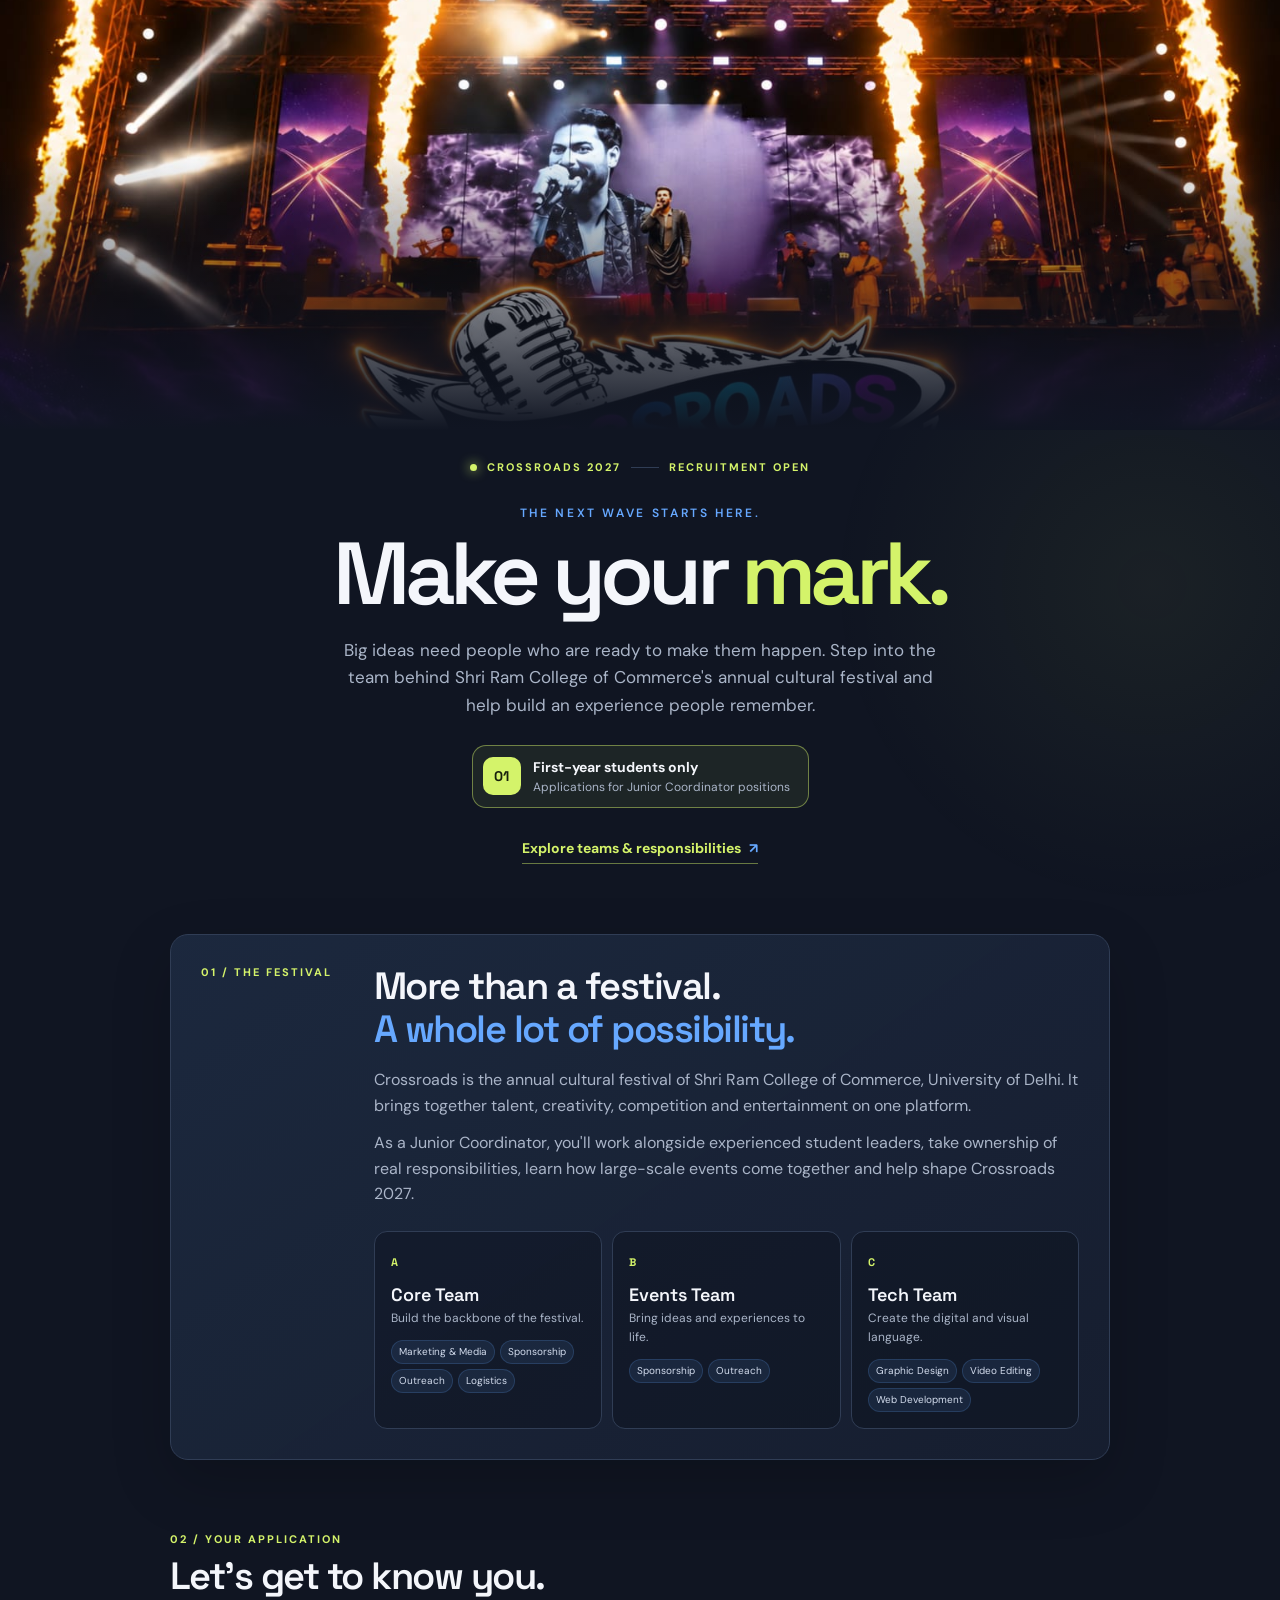
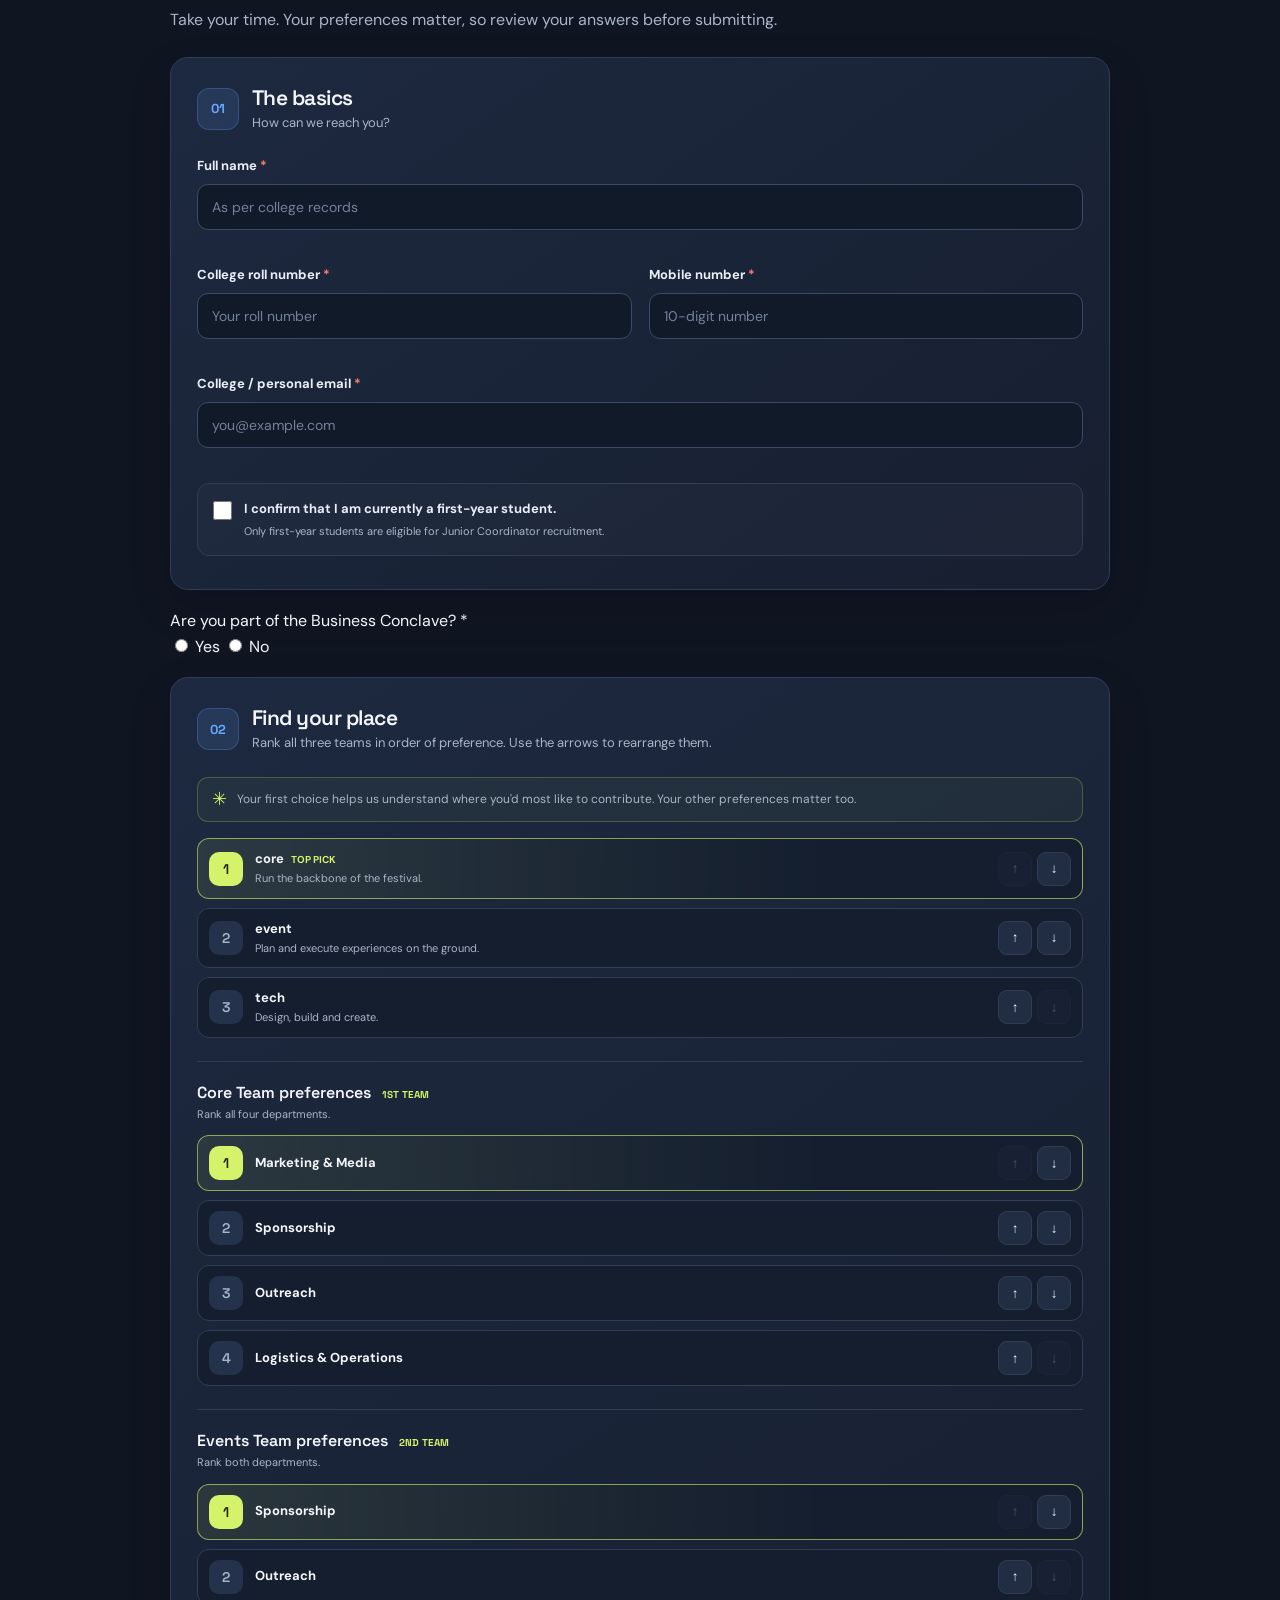
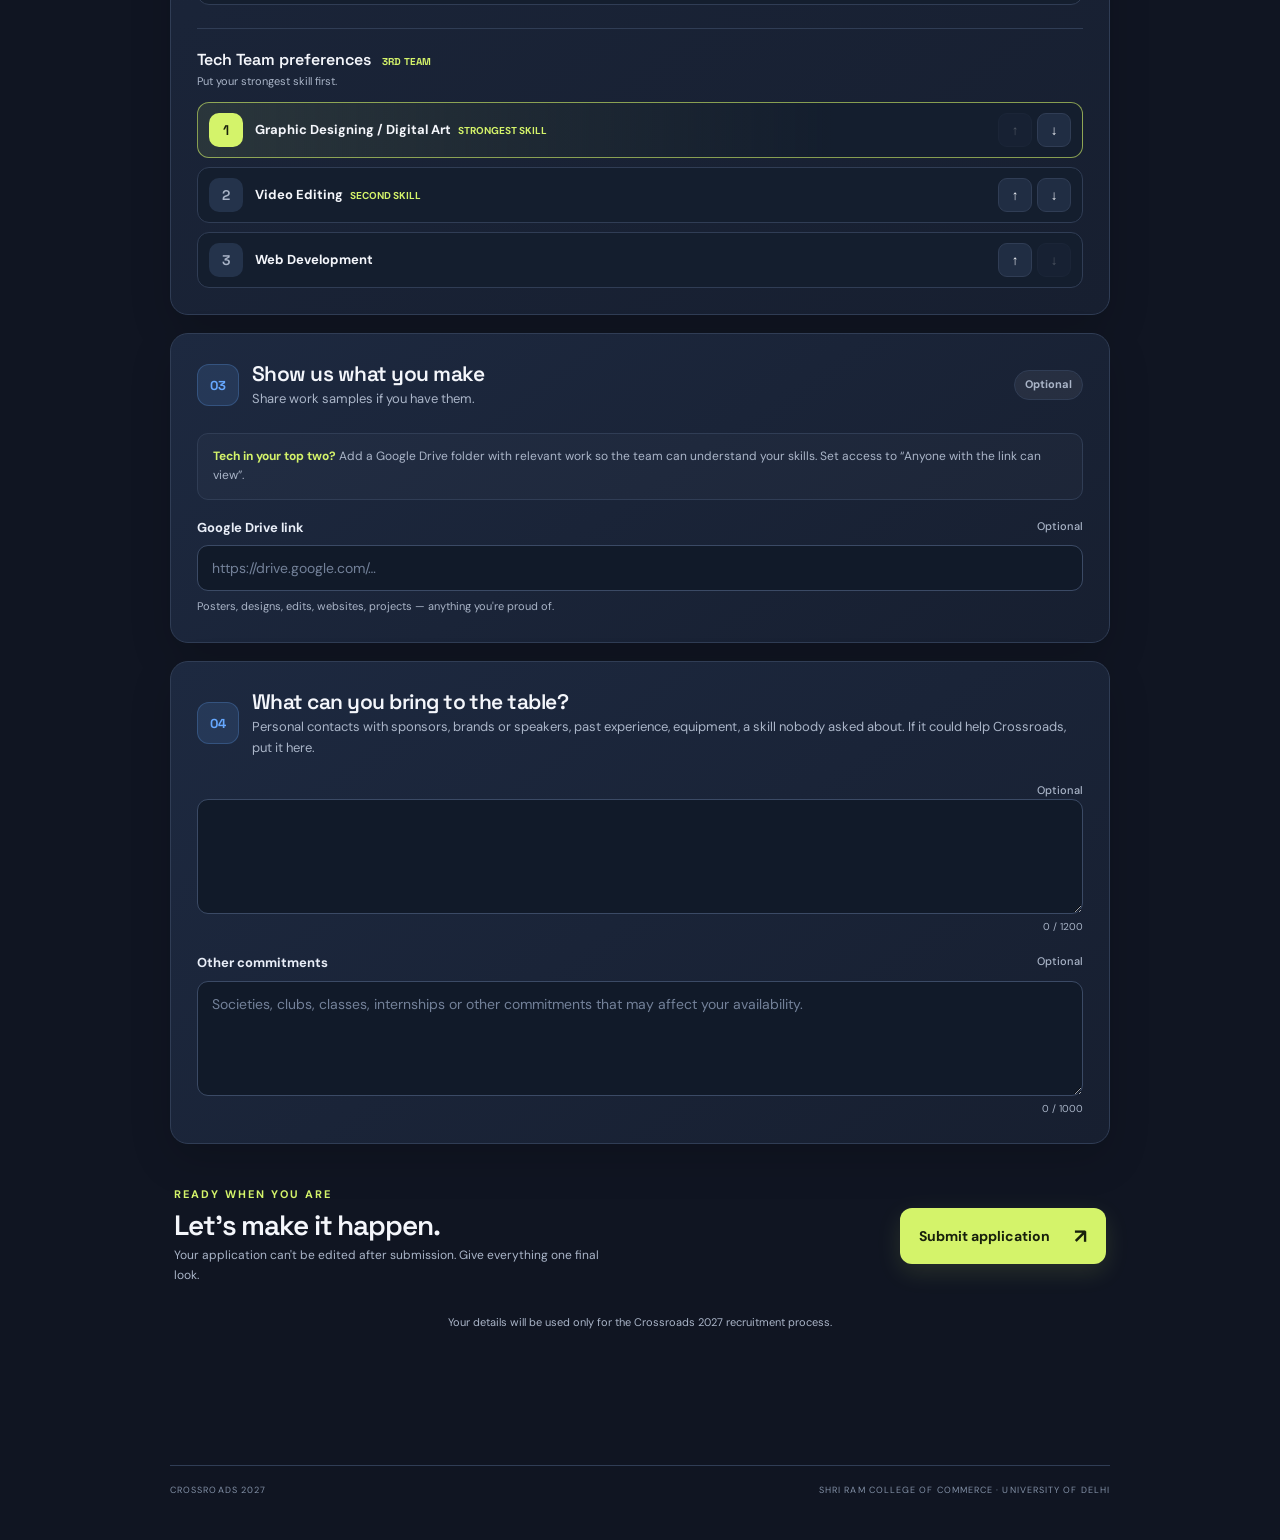
==== commit 1f0abbb6: "Update index.html" ====
--- a/index.html
+++ b/index.html
@@ -48,6 +48,8 @@
       <p>Take your time. Your preferences matter, so review your answers before submitting.</p>
     </div>
 
+    
+
     <form id="applicationForm" novalidate>
       <section class="form-card">
         <div class="card-heading"><span class="step">01</span><div><h3>The basics</h3><p>How can we reach you?</p></div></div>
@@ -62,6 +64,19 @@
           </div>
         </div>
       </section>
+      <div class="form-group">
+  <label>Are you part of the Business Conclave? <span>*</span></label>
+  <div class="radio-group">
+    <label>
+      <input type="radio" name="businessConclave" value="Yes" required>
+      Yes
+    </label>
+    <label>
+      <input type="radio" name="businessConclave" value="No" required>
+      No
+    </label>
+  </div>
+</div>
 
       <section class="form-card">
         <div class="card-heading"><span class="step">02</span><div><h3>Find your place</h3><p>Rank all three teams in order of preference. Use the arrows to rearrange them.</p></div></div>
